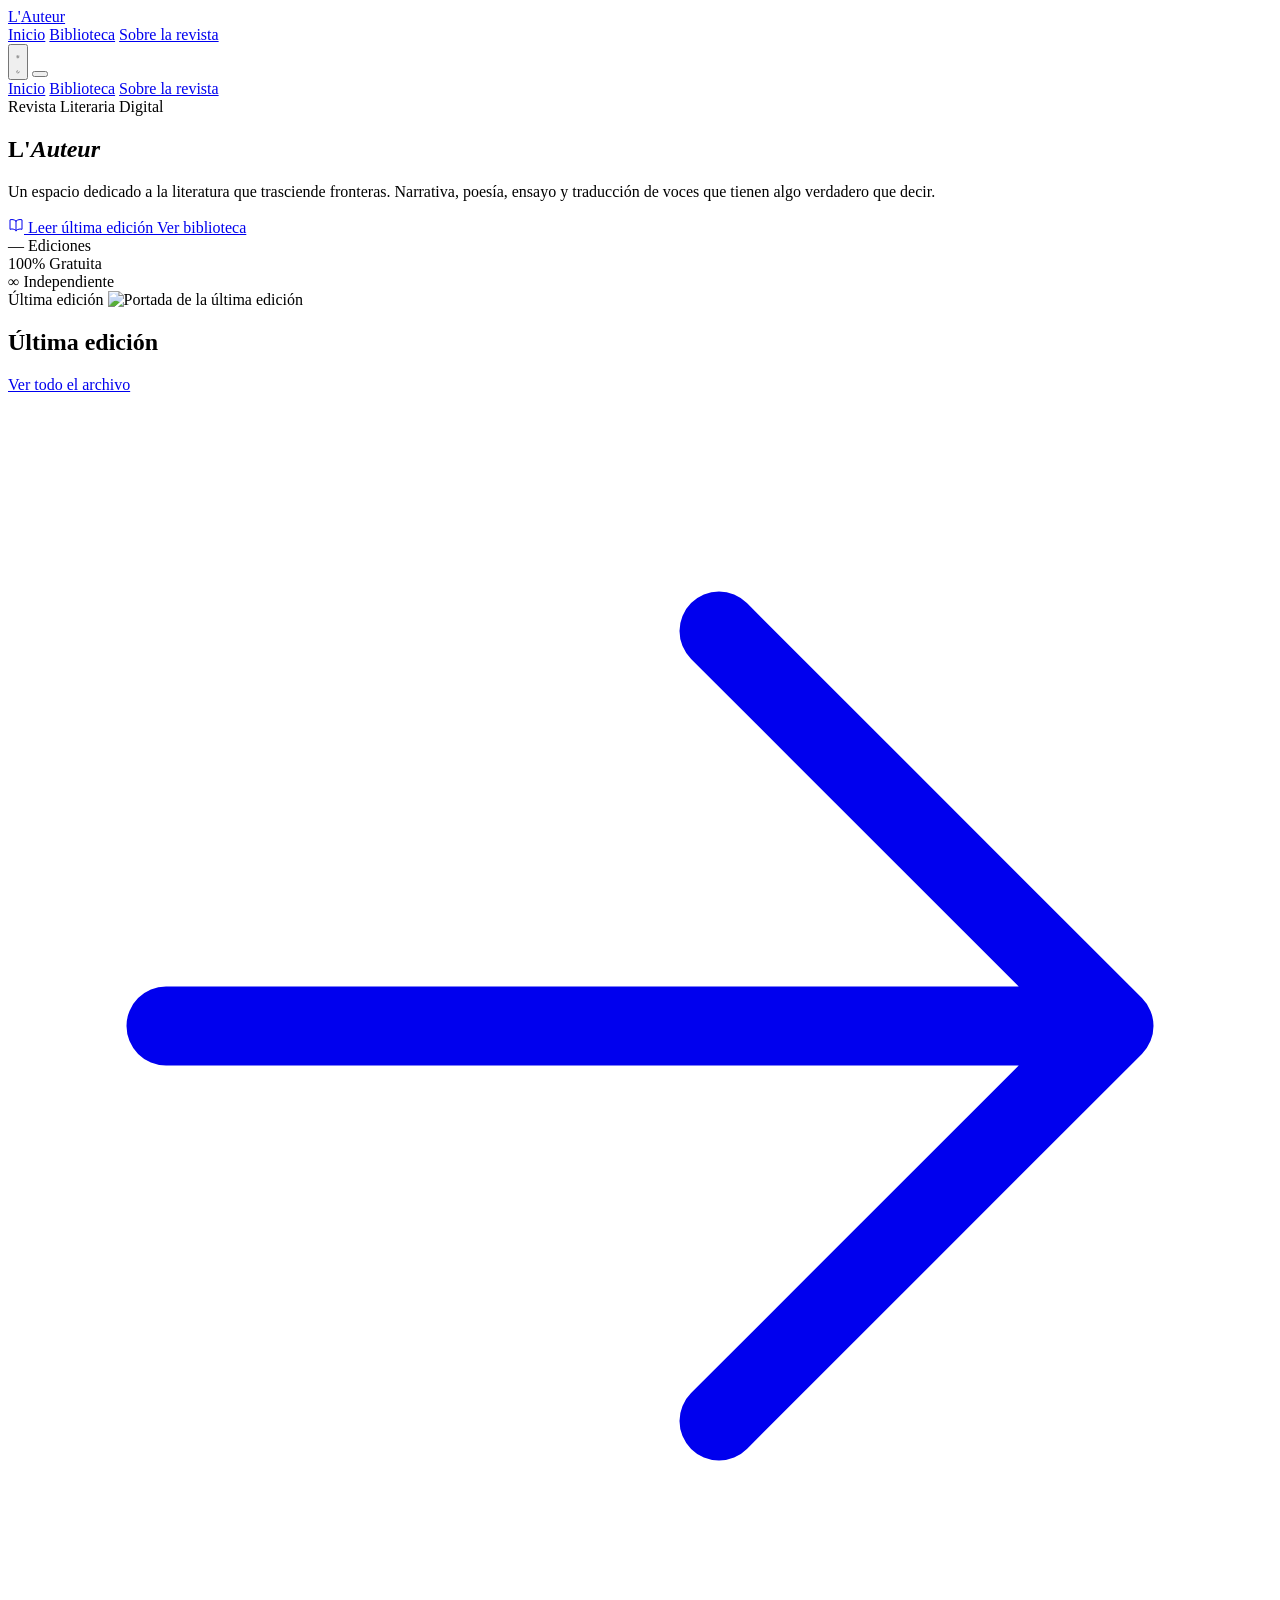
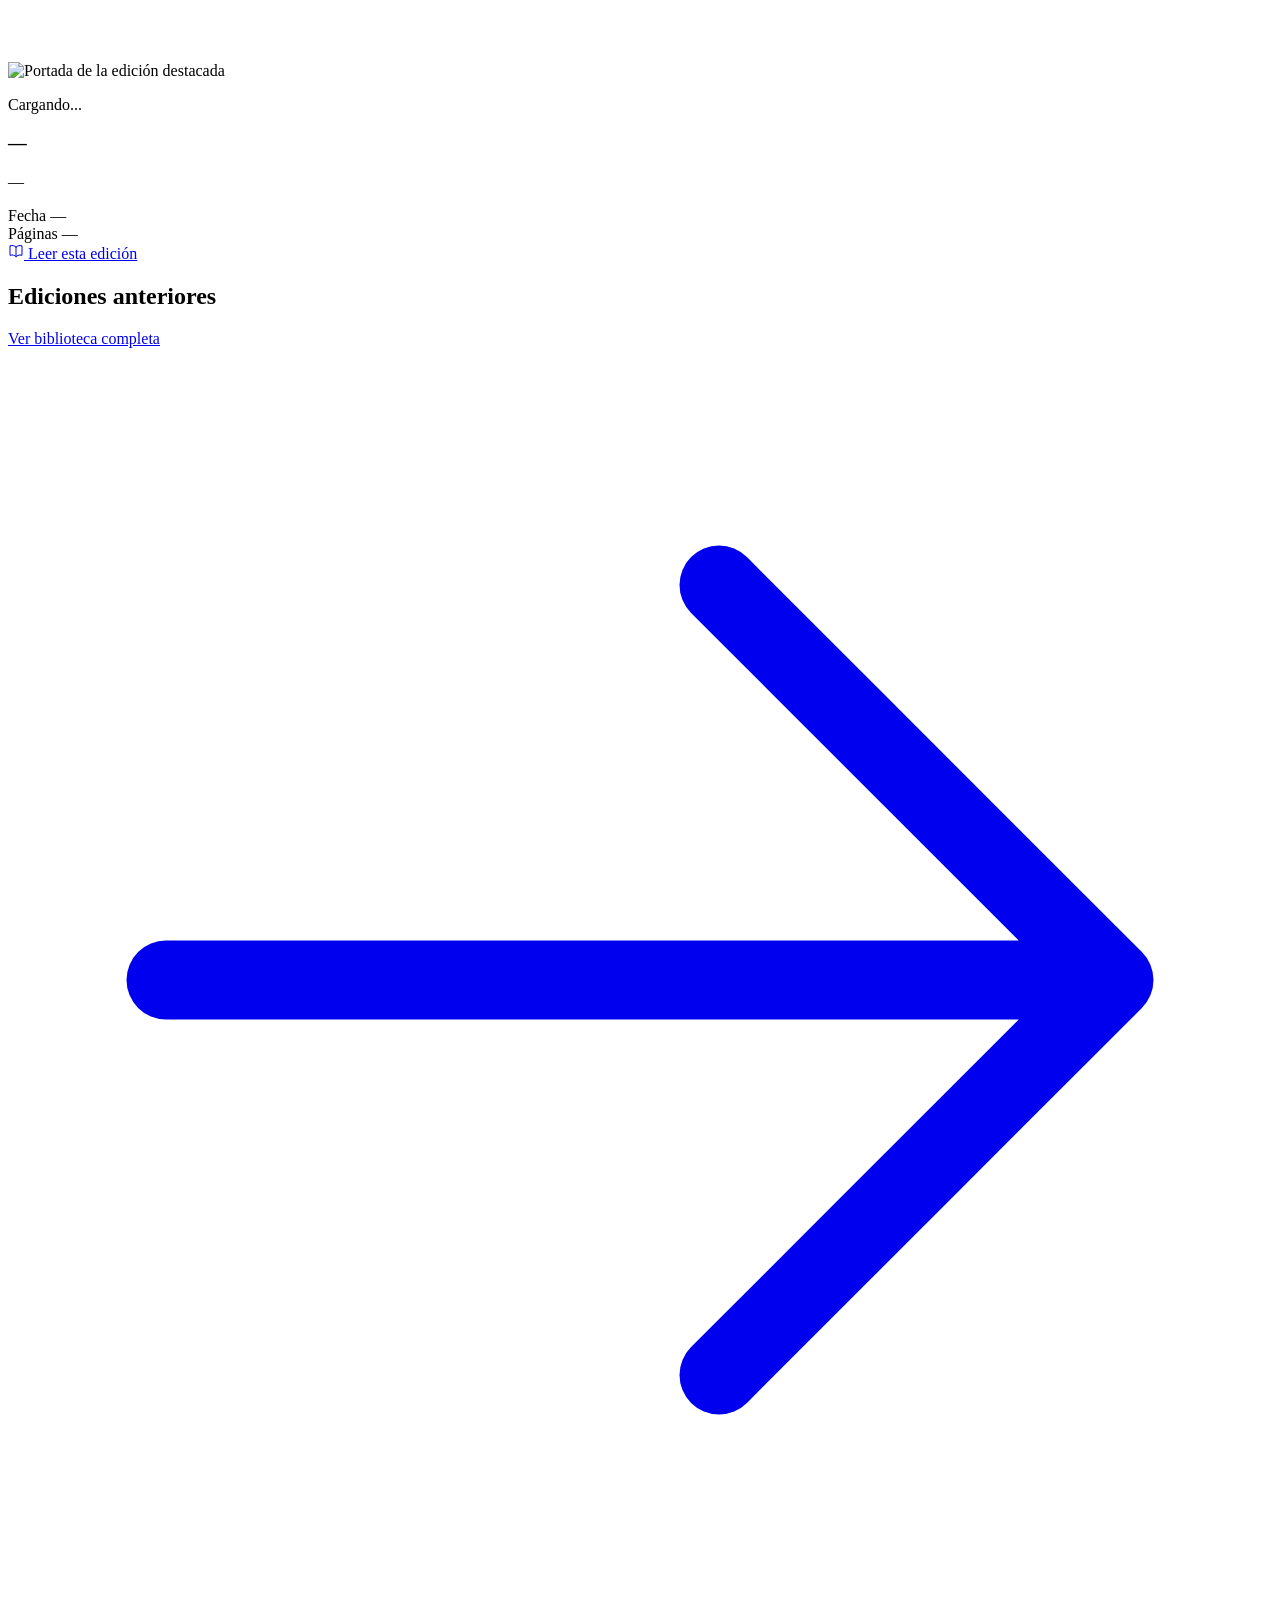
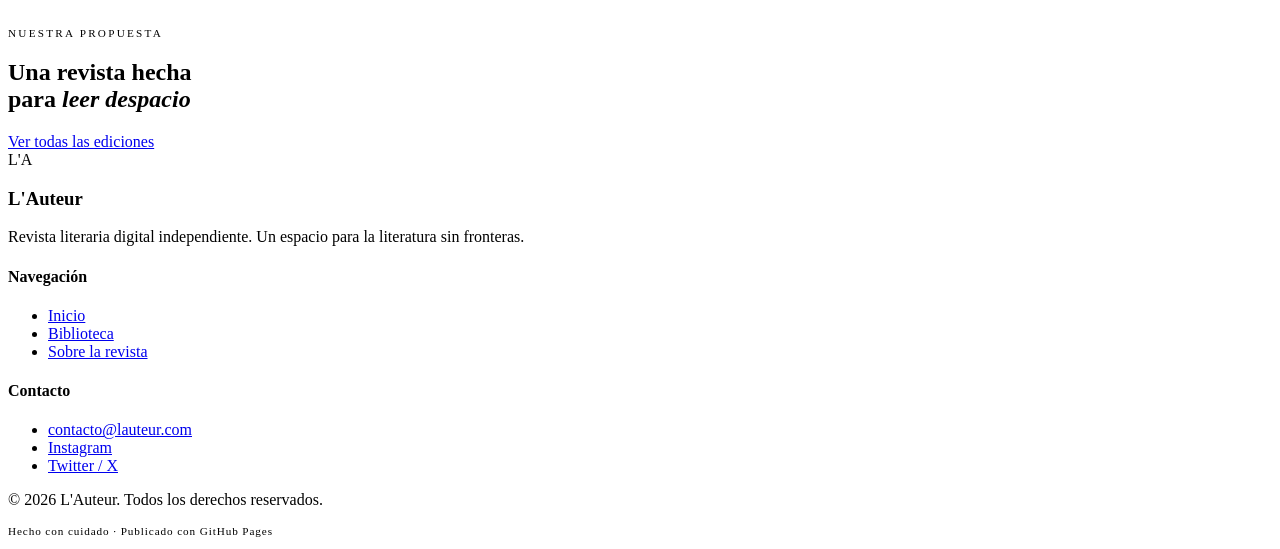
==== index.html @ 0a3cb21f "Add files via upload" ====
<!DOCTYPE html>
<html lang="es" data-theme="light">
<head>
  <!-- ============================================================
    L'AUTEUR — Revista Literaria Digital
    Archivo: index.html
    Descripción: Página principal / home.
    ============================================================ -->
  <meta charset="UTF-8" />
  <meta name="viewport" content="width=device-width, initial-scale=1.0" />
  <meta name="description" content="L'Auteur — Revista literaria digital independiente. Narrativa, poesía, ensayo y traducción." />

  <!-- Open Graph (para redes sociales) -->
  <meta property="og:title"       content="L'Auteur — Revista Literaria Digital" />
  <meta property="og:description" content="Un espacio dedicado a la literatura que trasciende fronteras." />
  <meta property="og:type"        content="website" />

  <title>L'Auteur — Revista Literaria Digital</title>

  <!-- Estilos -->
  <link rel="stylesheet" href="css/main.css" />
  <link rel="stylesheet" href="css/home.css" />

  <!-- Favicon (puedes reemplazarlo con tu logo) -->
  <link rel="icon" href="assets/images/favicon.svg" type="image/svg+xml" />
</head>
<body class="page-home">

  <!-- ══════════════════════════════════════════
    HEADER GLOBAL (compartido en todas las páginas)
    ════════════════════════════════════════════ -->
  <header class="site-header" role="banner">
    <div class="container">

      <!-- Logo -->
      <a href="index.html" class="header-logo" aria-label="L'Auteur — Inicio">
        L'<span>Auteur</span>
      </a>

      <!-- Navegación principal (desktop) -->
      <nav class="header-nav" role="navigation" aria-label="Navegación principal">
        <a href="index.html">Inicio</a>
        <a href="biblioteca.html">Biblioteca</a>
        <a href="index.html#about">Sobre la revista</a>
      </nav>

      <!-- Controles del header -->
      <div class="header-controls">
        <!-- Toggle de modo oscuro -->
        <button class="theme-toggle" aria-label="Cambiar modo de color" title="Modo oscuro / claro">
          <!-- Icono sol (modo claro) -->
          <svg class="icon-sun" xmlns="http://www.w3.org/2000/svg" fill="none" viewBox="0 0 24 24" stroke="currentColor" stroke-width="1.5">
            <path stroke-linecap="round" stroke-linejoin="round" d="M12 3v1m0 16v1m9-9h-1M4 12H3m15.364-6.364l-.707.707M6.343 17.657l-.707.707M17.657 17.657l-.707-.707M6.343 6.343l-.707-.707M12 7a5 5 0 100 10A5 5 0 0012 7z" />
          </svg>
          <!-- Icono luna (modo oscuro) -->
          <svg class="icon-moon" xmlns="http://www.w3.org/2000/svg" fill="none" viewBox="0 0 24 24" stroke="currentColor" stroke-width="1.5">
            <path stroke-linecap="round" stroke-linejoin="round" d="M21 12.79A9 9 0 1111.21 3a7 7 0 109.79 9.79z" />
          </svg>
        </button>

        <!-- Botón menú móvil -->
        <button class="menu-toggle" aria-label="Abrir menú" aria-expanded="false">
          <span></span>
          <span></span>
          <span></span>
        </button>
      </div>
    </div>
  </header>

  <!-- Menú móvil -->
  <nav class="mobile-menu" role="navigation" aria-label="Menú móvil">
    <a href="index.html">Inicio</a>
    <a href="biblioteca.html">Biblioteca</a>
    <a href="index.html#about">Sobre la revista</a>
  </nav>

  <!-- ══════════════════════════════════════════
    HERO — SECCIÓN PRINCIPAL
    ════════════════════════════════════════════ -->
  <section class="hero" aria-label="Presentación de la revista">
    <div class="container">

      <!-- Columna izquierda: texto -->
      <div class="hero-content">
        <div class="hero-eyebrow">
          <span class="hero-eyebrow-line"></span>
          <span class="hero-eyebrow-text">Revista Literaria Digital</span>
        </div>

        <h1 class="hero-title">
          L'<em>Auteur</em>
        </h1>

        <p class="hero-description">
          Un espacio dedicado a la literatura que trasciende fronteras.
          Narrativa, poesía, ensayo y traducción de voces que tienen
          algo verdadero que decir.
        </p>

        <div class="hero-actions">
          <!-- Este enlace se actualiza automáticamente con la última edición -->
          <a href="#" id="btn-ultima-edicion" class="btn btn-primary">
            <svg xmlns="http://www.w3.org/2000/svg" fill="none" viewBox="0 0 24 24" stroke-width="1.5" stroke="currentColor" width="16" height="16">
              <path stroke-linecap="round" stroke-linejoin="round" d="M12 6.042A8.967 8.967 0 006 3.75c-1.052 0-2.062.18-3 .512v14.25A8.987 8.987 0 016 18c2.305 0 4.408.867 6 2.292m0-14.25a8.966 8.966 0 016-2.292c1.052 0 2.062.18 3 .512v14.25A8.987 8.987 0 0018 18a8.967 8.967 0 00-6 2.292m0-14.25v14.25" />
            </svg>
            Leer última edición
          </a>
          <a href="biblioteca.html" class="btn btn-secondary">Ver biblioteca</a>
        </div>

        <!-- Estadísticas -->
        <div class="hero-meta">
          <div class="hero-stat">
            <span class="hero-stat-number" id="stat-ediciones">—</span>
            <span class="hero-stat-label">Ediciones</span>
          </div>
          <div class="hero-stat">
            <span class="hero-stat-number">100%</span>
            <span class="hero-stat-label">Gratuita</span>
          </div>
          <div class="hero-stat">
            <span class="hero-stat-number">∞</span>
            <span class="hero-stat-label">Independiente</span>
          </div>
        </div>
      </div>

      <!-- Columna derecha: portada de la última edición -->
      <div class="hero-visual">
        <div class="hero-cover-wrapper">
          <span class="hero-cover-badge">Última edición</span>
          <!-- La imagen se carga dinámicamente desde editions.json -->
          <img
            id="hero-cover-img"
            src="assets/images/cover-placeholder.svg"
            alt="Portada de la última edición"
          />
        </div>
      </div>

    </div>
  </section>

  <!-- ══════════════════════════════════════════
    SECCIÓN: EDICIÓN DESTACADA (más reciente)
    ════════════════════════════════════════════ -->
  <section class="section-latest" aria-labelledby="latest-title">
    <div class="container">

      <div class="section-header">
        <h2 class="section-title" id="latest-title">Última edición</h2>
        <a href="biblioteca.html" class="section-link">
          Ver todo el archivo
          <svg xmlns="http://www.w3.org/2000/svg" fill="none" viewBox="0 0 24 24" stroke-width="1.5" stroke="currentColor">
            <path stroke-linecap="round" stroke-linejoin="round" d="M13.5 4.5L21 12m0 0l-7.5 7.5M21 12H3" />
          </svg>
        </a>
      </div>

      <!-- Tarjeta grande de la edición destacada -->
      <!-- Los datos se llenan automáticamente desde home.js -->
      <article class="featured-card fade-in" id="featured-card">

        <!-- Portada -->
        <div class="featured-cover">
          <img
            id="feat-cover"
            src="assets/images/cover-placeholder.svg"
            alt="Portada de la edición destacada"
          />
        </div>

        <!-- Información -->
        <div class="featured-info">
          <p class="featured-numero" id="feat-numero">Cargando...</p>
          <h3 class="featured-titulo" id="feat-titulo">—</h3>
          <p class="featured-descripcion" id="feat-descripcion">—</p>

          <div class="featured-meta">
            <div class="featured-meta-item">
              <span class="featured-meta-label">Fecha</span>
              <span class="featured-meta-value" id="feat-fecha">—</span>
            </div>
            <div class="featured-meta-item">
              <span class="featured-meta-label">Páginas</span>
              <span class="featured-meta-value" id="feat-paginas">—</span>
            </div>
          </div>

          <a href="#" id="feat-btn" class="btn btn-primary">
            <svg xmlns="http://www.w3.org/2000/svg" fill="none" viewBox="0 0 24 24" stroke-width="1.5" stroke="currentColor" width="16" height="16">
              <path stroke-linecap="round" stroke-linejoin="round" d="M12 6.042A8.967 8.967 0 006 3.75c-1.052 0-2.062.18-3 .512v14.25A8.987 8.987 0 016 18c2.305 0 4.408.867 6 2.292m0-14.25a8.966 8.966 0 016-2.292c1.052 0 2.062.18 3 .512v14.25A8.987 8.987 0 0018 18a8.967 8.967 0 00-6 2.292m0-14.25v14.25" />
            </svg>
            Leer esta edición
          </a>
        </div>

      </article>

    </div>
  </section>

  <!-- ══════════════════════════════════════════
    SECCIÓN: EDICIONES RECIENTES
    ════════════════════════════════════════════ -->
  <section class="section-recientes" aria-labelledby="recientes-title">
    <div class="container">

      <div class="section-header">
        <h2 class="section-title" id="recientes-title">Ediciones anteriores</h2>
        <a href="biblioteca.html" class="section-link">
          Ver biblioteca completa
          <svg xmlns="http://www.w3.org/2000/svg" fill="none" viewBox="0 0 24 24" stroke-width="1.5" stroke="currentColor">
            <path stroke-linecap="round" stroke-linejoin="round" d="M13.5 4.5L21 12m0 0l-7.5 7.5M21 12H3" />
          </svg>
        </a>
      </div>

      <!-- Las tarjetas se generan automáticamente desde home.js -->
      <div class="editions-grid" id="recientes-grid" role="list" aria-label="Ediciones anteriores">
        <!-- Las tarjetas se insertan aquí por JavaScript -->
      </div>

    </div>
  </section>

  <!-- ══════════════════════════════════════════
    SECCIÓN: SOBRE LA REVISTA
    ════════════════════════════════════════════ -->
  <section class="section-about" id="about" aria-labelledby="about-title">
    <div class="container">
      <div class="about-grid">

        <!-- Texto -->
        <div class="about-content fade-in">
          <p class="font-ui text-muted" style="font-size:0.7rem;letter-spacing:0.2em;text-transform:uppercase;margin-bottom:1rem;">
            Nuestra propuesta
          </p>
          <h2 id="about-title">
            Una revista hecha<br />
            para <em>leer despacio</em>
          </h2>

          <div class="divider"></div>

          <div id="about-manifiesto">
            <!-- Contenido insertado desde config.js -->
          </div>

          <div class="about-quote">
            <blockquote id="about-cita">
              <!-- Cita insertada desde config.js -->
            </blockquote>
            <p class="text-muted font-ui" style="font-size:0.75rem;letter-spacing:0.1em;margin-top:0.5rem;" id="about-cita-autor"></p>
          </div>

          <a href="biblioteca.html" class="btn btn-ghost">
            Ver todas las ediciones
          </a>
        </div>

        <!-- Decoración visual -->
        <div class="about-visual fade-in">
          <div class="about-visual-inner">
            <span class="about-deco-text" aria-hidden="true">L'A</span>
          </div>
        </div>

      </div>
    </div>
  </section>

  <!-- ══════════════════════════════════════════
    FOOTER
    ════════════════════════════════════════════ -->
  <footer class="site-footer" role="contentinfo">
    <div class="container">
      <div class="footer-grid">

        <!-- Marca -->
        <div class="footer-brand">
          <h3>L'<span class="text-accent">Auteur</span></h3>
          <p>Revista literaria digital independiente. Un espacio para la literatura sin fronteras.</p>
        </div>

        <!-- Navegación -->
        <div class="footer-col">
          <h4>Navegación</h4>
          <ul>
            <li><a href="index.html">Inicio</a></li>
            <li><a href="biblioteca.html">Biblioteca</a></li>
            <li><a href="index.html#about">Sobre la revista</a></li>
          </ul>
        </div>

        <!-- Contacto -->
        <div class="footer-col">
          <h4>Contacto</h4>
          <ul>
            <li><a href="mailto:contacto@lauteur.com">contacto@lauteur.com</a></li>
            <li><a href="https://instagram.com/lauteur" target="_blank" rel="noopener">Instagram</a></li>
            <li><a href="https://twitter.com/lauteur" target="_blank" rel="noopener">Twitter / X</a></li>
          </ul>
        </div>

      </div>

      <div class="footer-bottom">
        <p>© <span id="footer-year"></span> L'Auteur. Todos los derechos reservados.</p>
        <p class="font-ui" style="font-size:0.7rem;letter-spacing:0.08em;">
          Hecho con cuidado · Publicado con GitHub Pages
        </p>
      </div>
    </div>
  </footer>

  <!-- ══════════════════════════════════════════
    SCRIPTS
    ════════════════════════════════════════════ -->
  <script src="js/config.js"></script>
  <script src="js/nav.js"></script>
  <script src="js/home.js"></script>

  <!-- Año actual en el footer -->
  <script>
    document.getElementById('footer-year').textContent = new Date().getFullYear();
  </script>

</body>
</html>
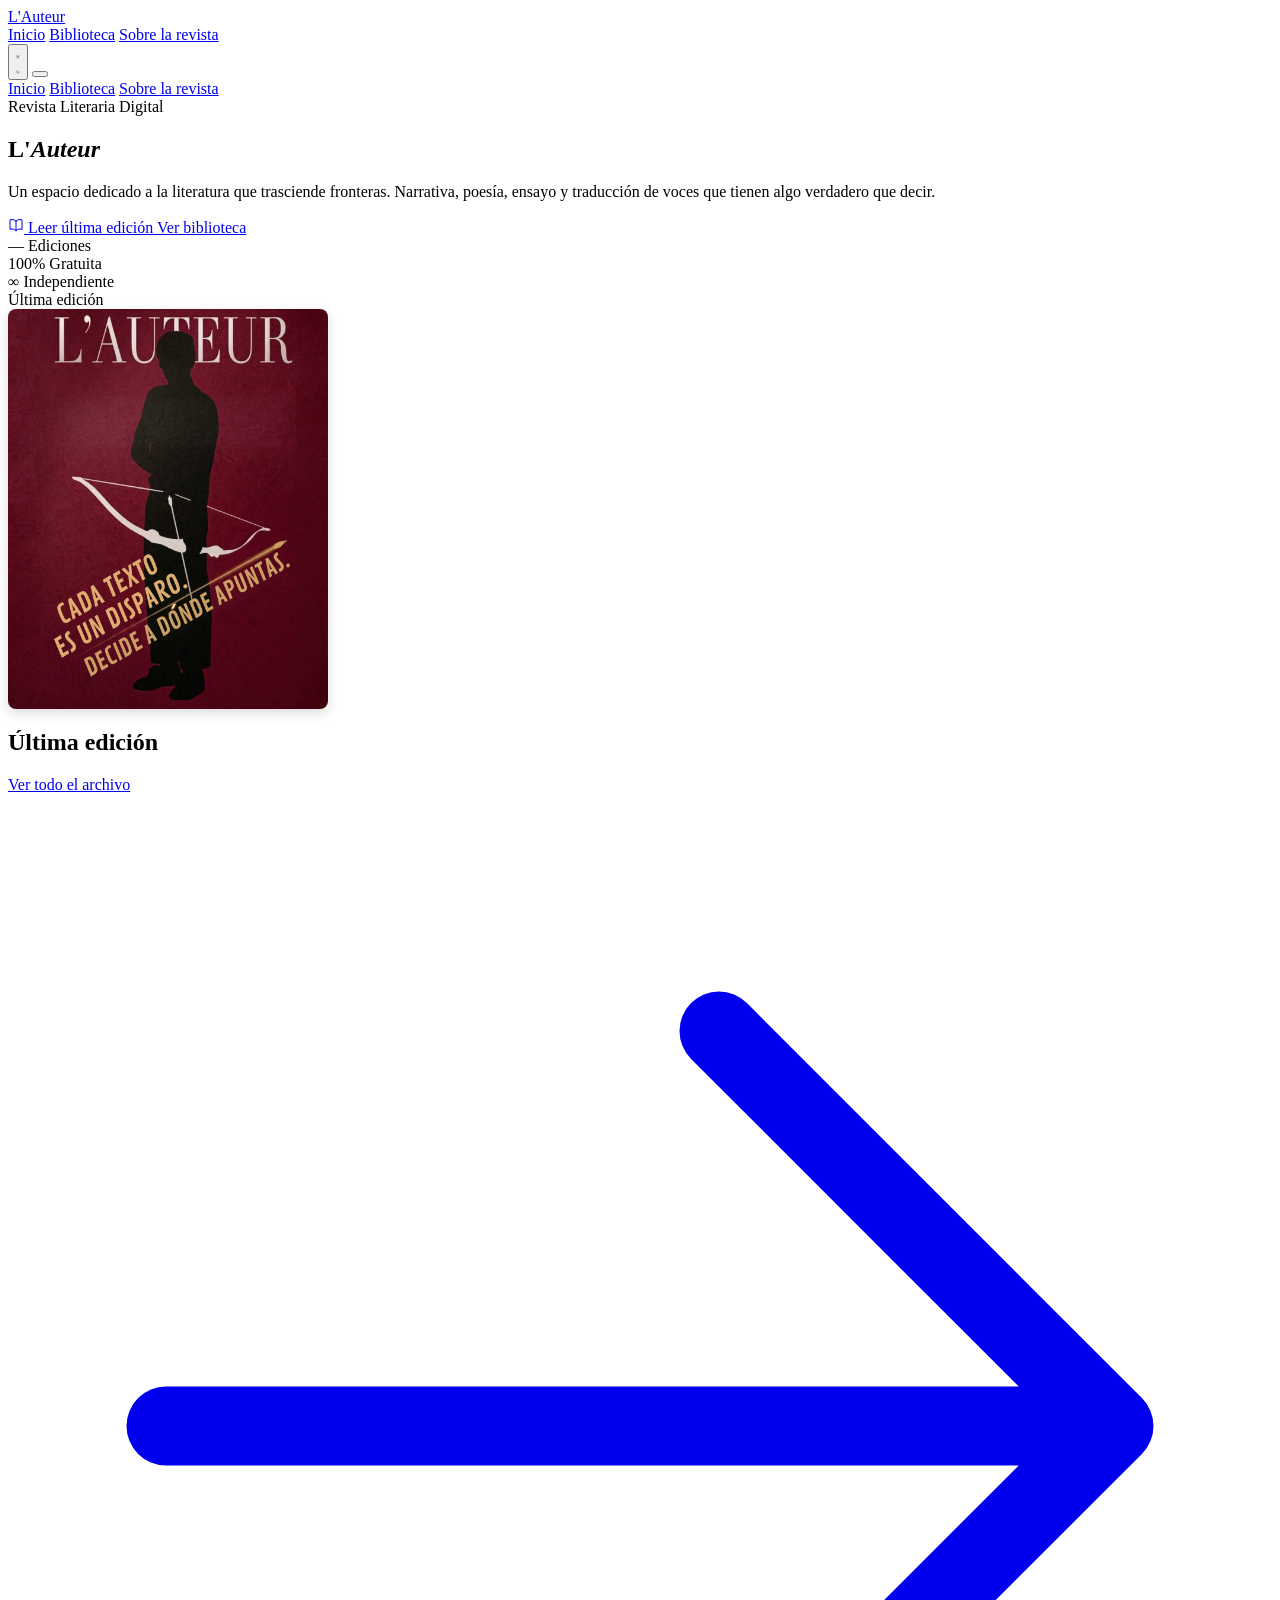
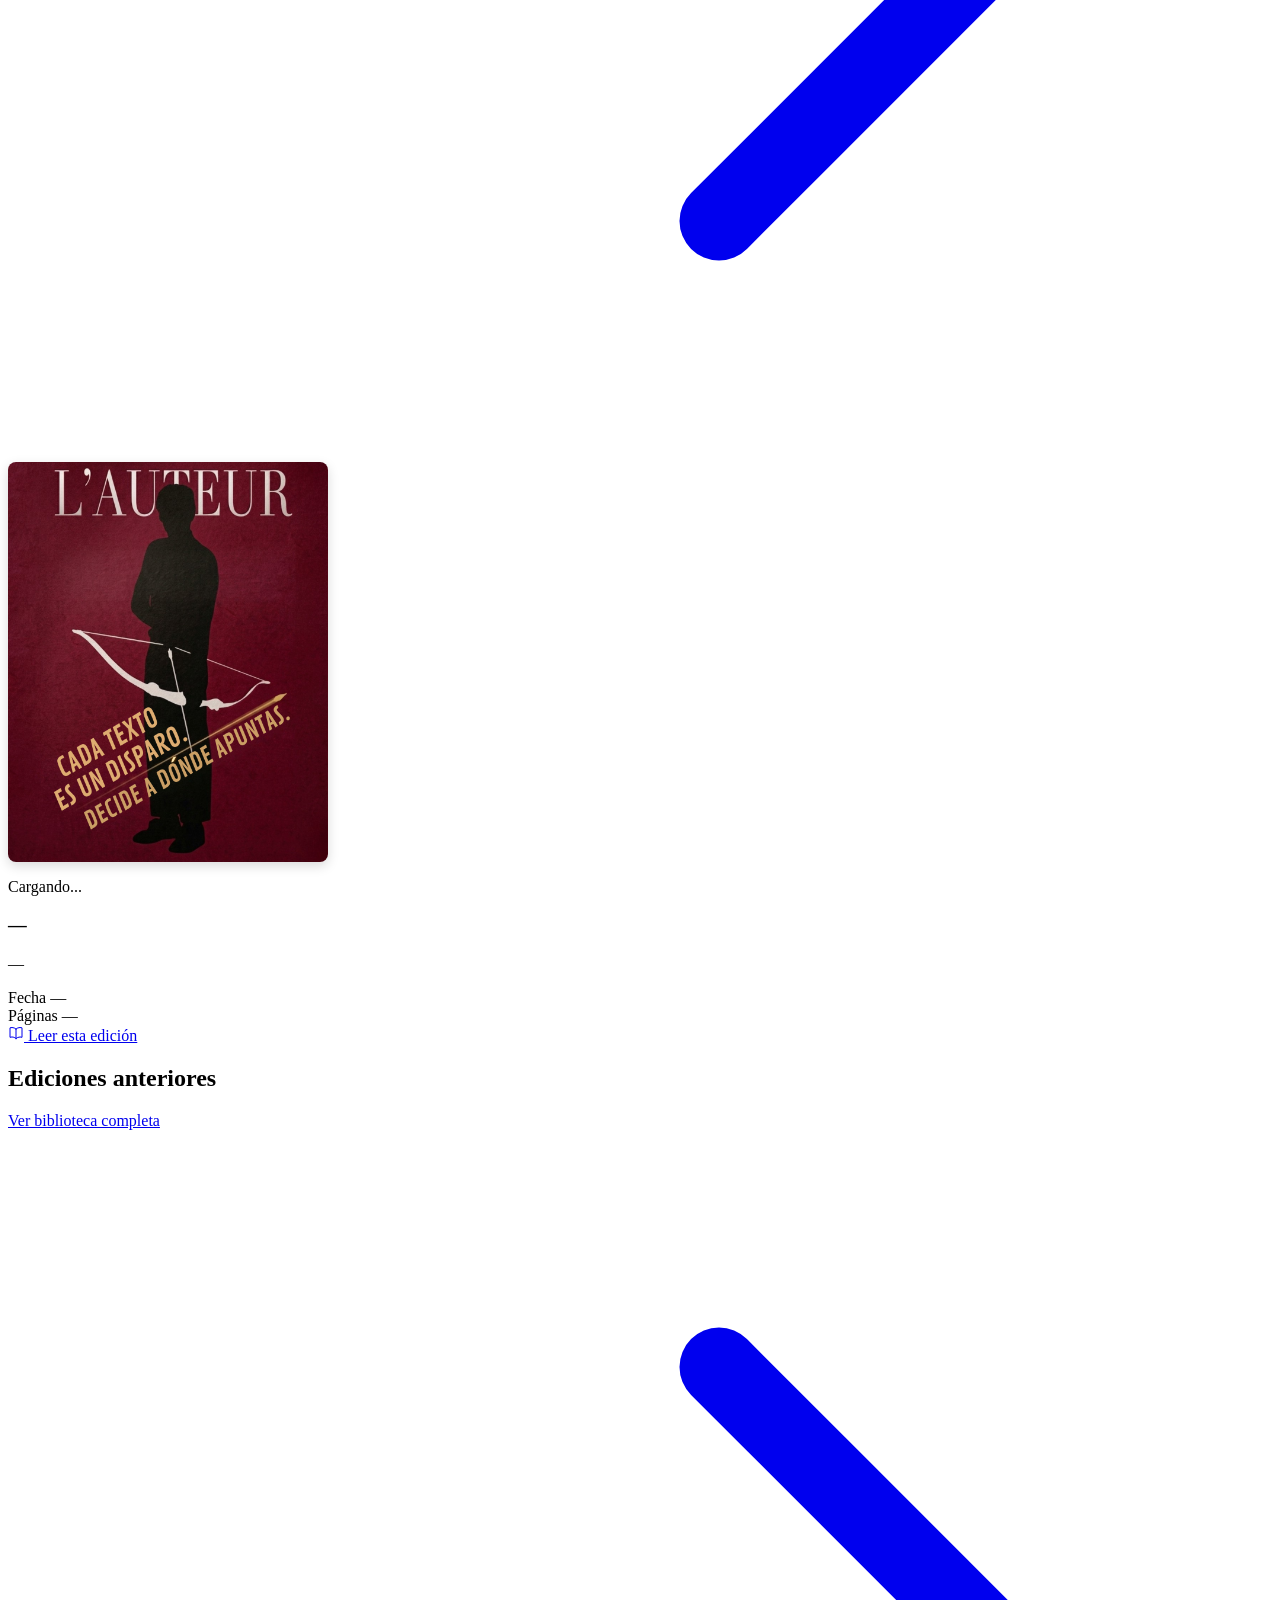
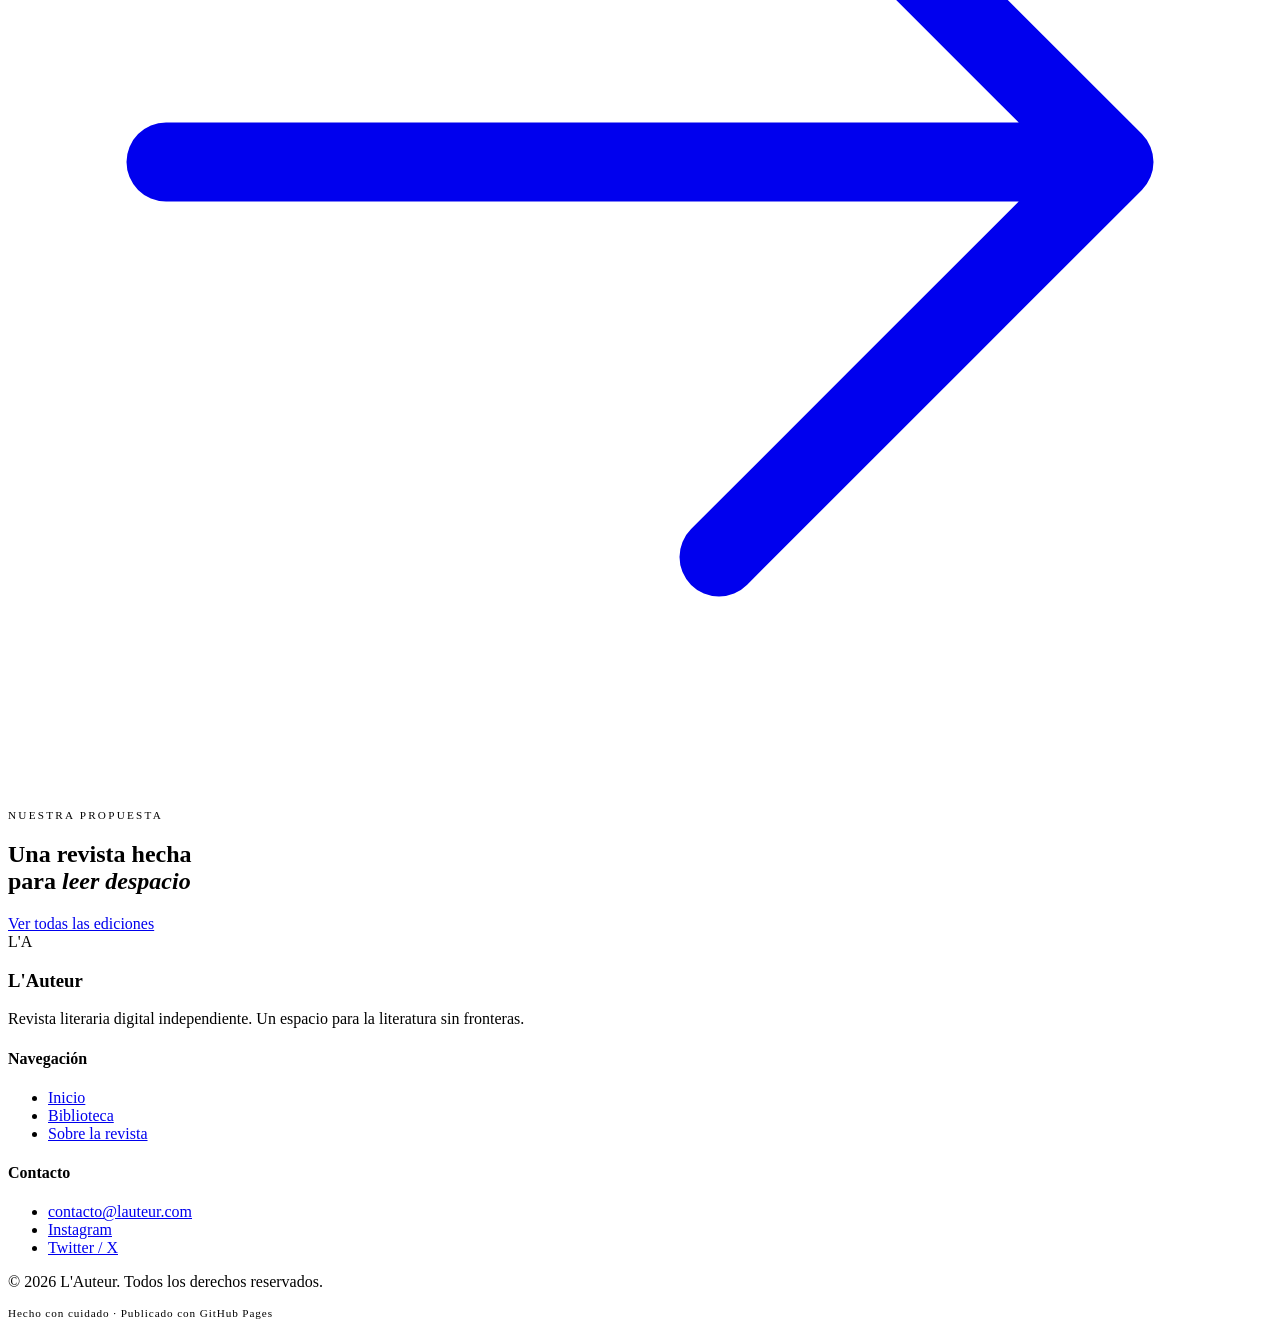
==== commit 4051e7bc: "Update image sources for hero and featured covers" ====
--- a/index.html
+++ b/index.html
@@ -127,17 +127,17 @@
       </div>
 
       <!-- Columna derecha: portada de la última edición -->
-      <div class="hero-visual">
+            <div class="hero-visual">
         <div class="hero-cover-wrapper">
           <span class="hero-cover-badge">Última edición</span>
-          <!-- La imagen se carga dinámicamente desde editions.json -->
           <img
-            id="hero-cover-img"
-            src="assets/images/cover-placeholder.svg"
+            src="activos/portadas/portada-01.jpg"
             alt="Portada de la última edición"
+            style="width: 100%; height: auto; max-width: 320px; display: block; border-radius: 8px; box-shadow: 0 4px 12px rgba(0,0,0,0.15);"
           />
         </div>
       </div>
+
 
     </div>
   </section>
@@ -163,13 +163,14 @@
       <article class="featured-card fade-in" id="featured-card">
 
         <!-- Portada -->
-        <div class="featured-cover">
+                <div class="featured-cover">
           <img
-            id="feat-cover"
-            src="assets/images/cover-placeholder.svg"
+            src="activos/portadas/portada-01.jpg"
             alt="Portada de la edición destacada"
+            style="width: 100%; height: auto; max-width: 320px; display: block; border-radius: 8px; box-shadow: 0 4px 12px rgba(0,0,0,0.15);"
           />
         </div>
+
 
         <!-- Información -->
         <div class="featured-info">
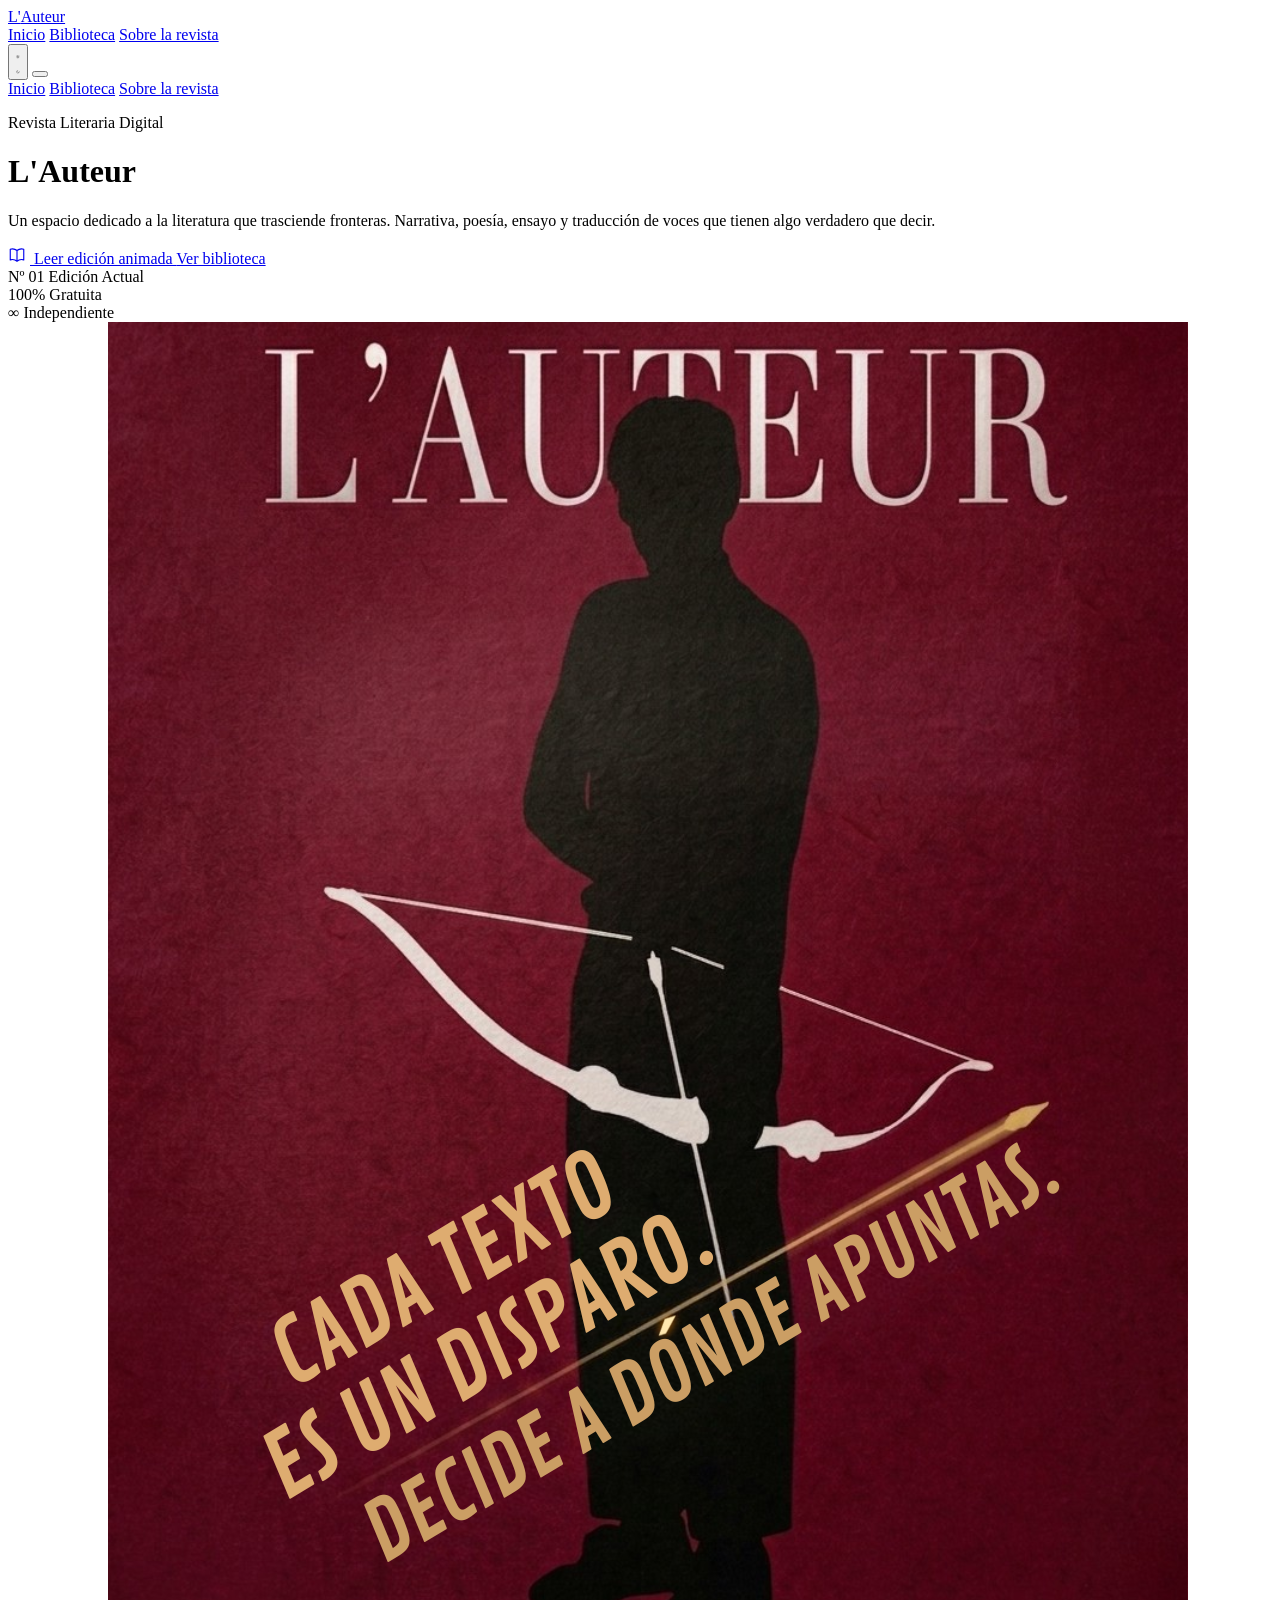
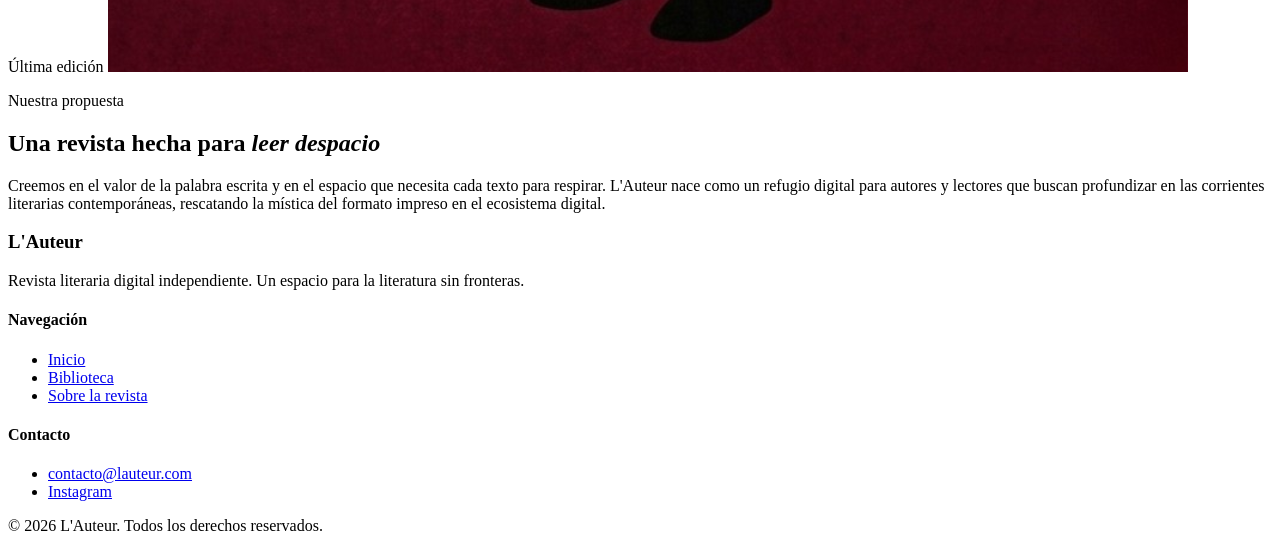
==== commit 10bb0fbb: "Update index.html" ====
--- a/index.html
+++ b/index.html
@@ -4,16 +4,11 @@
   <!-- ============================================================
     L'AUTEUR — Revista Literaria Digital
     Archivo: index.html
-    Descripción: Página principal / home.
+    Descripción: Página de inicio corregida y conectada al visor interactivo.
     ============================================================ -->
   <meta charset="UTF-8" />
   <meta name="viewport" content="width=device-width, initial-scale=1.0" />
-  <meta name="description" content="L'Auteur — Revista literaria digital independiente. Narrativa, poesía, ensayo y traducción." />
-
-  <!-- Open Graph (para redes sociales) -->
-  <meta property="og:title"       content="L'Auteur — Revista Literaria Digital" />
-  <meta property="og:description" content="Un espacio dedicado a la literatura que trasciende fronteras." />
-  <meta property="og:type"        content="website" />
+  <meta name="description" content="L'Auteur — Revista literaria digital independiente. Un espacio para la literatura sin fronteras." />
 
   <title>L'Auteur — Revista Literaria Digital</title>
 
@@ -21,44 +16,30 @@
   <link rel="stylesheet" href="css/main.css" />
   <link rel="stylesheet" href="css/home.css" />
 
-  <!-- Favicon (puedes reemplazarlo con tu logo) -->
   <link rel="icon" href="assets/images/favicon.svg" type="image/svg+xml" />
 </head>
 <body class="page-home">
 
-  <!-- ══════════════════════════════════════════
-    HEADER GLOBAL (compartido en todas las páginas)
-    ════════════════════════════════════════════ -->
+  <!-- HEADER GLOBAL -->
   <header class="site-header" role="banner">
     <div class="container">
-
-      <!-- Logo -->
       <a href="index.html" class="header-logo" aria-label="L'Auteur — Inicio">
         L'<span>Auteur</span>
       </a>
-
-      <!-- Navegación principal (desktop) -->
       <nav class="header-nav" role="navigation" aria-label="Navegación principal">
-        <a href="index.html">Inicio</a>
+        <a href="index.html" class="active">Inicio</a>
         <a href="biblioteca.html">Biblioteca</a>
-        <a href="index.html#about">Sobre la revista</a>
+        <a href="#about">Sobre la revista</a>
       </nav>
-
-      <!-- Controles del header -->
       <div class="header-controls">
-        <!-- Toggle de modo oscuro -->
         <button class="theme-toggle" aria-label="Cambiar modo de color" title="Modo oscuro / claro">
-          <!-- Icono sol (modo claro) -->
           <svg class="icon-sun" xmlns="http://www.w3.org/2000/svg" fill="none" viewBox="0 0 24 24" stroke="currentColor" stroke-width="1.5">
             <path stroke-linecap="round" stroke-linejoin="round" d="M12 3v1m0 16v1m9-9h-1M4 12H3m15.364-6.364l-.707.707M6.343 17.657l-.707.707M17.657 17.657l-.707-.707M6.343 6.343l-.707-.707M12 7a5 5 0 100 10A5 5 0 0012 7z" />
           </svg>
-          <!-- Icono luna (modo oscuro) -->
           <svg class="icon-moon" xmlns="http://www.w3.org/2000/svg" fill="none" viewBox="0 0 24 24" stroke="currentColor" stroke-width="1.5">
             <path stroke-linecap="round" stroke-linejoin="round" d="M21 12.79A9 9 0 1111.21 3a7 7 0 109.79 9.79z" />
           </svg>
         </button>
-
-        <!-- Botón menú móvil -->
         <button class="menu-toggle" aria-label="Abrir menú" aria-expanded="false">
           <span></span>
           <span></span>
@@ -72,261 +53,90 @@
   <nav class="mobile-menu" role="navigation" aria-label="Menú móvil">
     <a href="index.html">Inicio</a>
     <a href="biblioteca.html">Biblioteca</a>
-    <a href="index.html#about">Sobre la revista</a>
+    <a href="#about">Sobre la revista</a>
   </nav>
 
-  <!-- ══════════════════════════════════════════
-    HERO — SECCIÓN PRINCIPAL
-    ════════════════════════════════════════════ -->
-  <section class="hero" aria-label="Presentación de la revista">
-    <div class="container">
-
-      <!-- Columna izquierda: texto -->
-      <div class="hero-content">
-        <div class="hero-eyebrow">
-          <span class="hero-eyebrow-line"></span>
-          <span class="hero-eyebrow-text">Revista Literaria Digital</span>
-        </div>
-
-        <h1 class="hero-title">
-          L'<em>Auteur</em>
-        </h1>
-
-        <p class="hero-description">
-          Un espacio dedicado a la literatura que trasciende fronteras.
-          Narrativa, poesía, ensayo y traducción de voces que tienen
-          algo verdadero que decir.
-        </p>
-
+  <!-- HERO SECTION (Última edición destacada) -->
+  <main class="hero-section">
+    <div class="container hero-grid">
+      <div class="hero-text-content">
+        <p class="hero-eyebrow">Revista Literaria Digital</p>
+        <h1 class="hero-title">L'Auteur</h1>
+        <p class="hero-desc">Un espacio dedicado a la literatura que trasciende fronteras. Narrativa, poesía, ensayo y traducción de voces que tienen algo verdadero que decir.</p>
+        
         <div class="hero-actions">
-          <!-- Este enlace se actualiza automáticamente con la última edición -->
-          <a href="#" id="btn-ultima-edicion" class="btn btn-primary">
-            <svg xmlns="http://www.w3.org/2000/svg" fill="none" viewBox="0 0 24 24" stroke-width="1.5" stroke="currentColor" width="16" height="16">
+          <!-- Este botón redirige directo al Visor Interactivo con animación para la Edición 1 -->
+          <a href="visor.html?id=1" class="btn btn-primary">
+            <svg xmlns="http://www.w3.org/2000/svg" fill="none" viewBox="0 0 24 24" stroke-width="1.5" stroke="currentColor" style="width:18px;height:18px;margin-right:4px;">
               <path stroke-linecap="round" stroke-linejoin="round" d="M12 6.042A8.967 8.967 0 006 3.75c-1.052 0-2.062.18-3 .512v14.25A8.987 8.987 0 016 18c2.305 0 4.408.867 6 2.292m0-14.25a8.966 8.966 0 016-2.292c1.052 0 2.062.18 3 .512v14.25A8.987 8.987 0 0018 18a8.967 8.967 0 00-6 2.292m0-14.25v14.25" />
             </svg>
-            Leer última edición
+            Leer edición animada
           </a>
           <a href="biblioteca.html" class="btn btn-secondary">Ver biblioteca</a>
         </div>
 
-        <!-- Estadísticas -->
-        <div class="hero-meta">
-          <div class="hero-stat">
-            <span class="hero-stat-number" id="stat-ediciones">—</span>
-            <span class="hero-stat-label">Ediciones</span>
-          </div>
-          <div class="hero-stat">
-            <span class="hero-stat-number">100%</span>
-            <span class="hero-stat-label">Gratuita</span>
-          </div>
-          <div class="hero-stat">
-            <span class="hero-stat-number">∞</span>
-            <span class="hero-stat-label">Independiente</span>
-          </div>
+        <div class="hero-stats">
+          <div class="stat-item"><span>Nº 01</span> Edición Actual</div>
+          <div class="stat-item"><span>100%</span> Gratuita</div>
+          <div class="stat-item"><span>∞</span> Independiente</div>
         </div>
       </div>
 
-      <!-- Columna derecha: portada de la última edición -->
-            <div class="hero-visual">
-        <div class="hero-cover-wrapper">
-          <span class="hero-cover-badge">Última edición</span>
-          <img
-            src="activos/portadas/portada-01.jpg"
-            alt="Portada de la última edición"
-            style="width: 100%; height: auto; max-width: 320px; display: block; border-radius: 8px; box-shadow: 0 4px 12px rgba(0,0,0,0.15);"
-          />
+      <div class="hero-visual">
+        <div class="cover-wrapper">
+          <span class="cover-badge">Última edición</span>
+          <!-- Al hacer clic en la portada, también se abrirá el visor animado -->
+          <a href="visor.html?id=1">
+            <img src="activos/portadas/portada-01.jpg" alt="Portada L'Auteur Nº 01" class="featured-cover" />
+          </a>
         </div>
       </div>
+    </div>
+  </main>
 
-
-    </div>
+  <!-- SECCIÓN ACERCA DE -->
+  <section id="about" class="about-section container">
+    <div class="divider"></div>
+    <p class="about-eyebrow">Nuestra propuesta</p>
+    <h2 class="about-title">Una revista hecha para <em>leer despacio</em></h2>
+    <p class="about-text">Creemos en el valor de la palabra escrita y en el espacio que necesita cada texto para respirar. L'Auteur nace como un refugio digital para autores y lectores que buscan profundizar en las corrientes literarias contemporáneas, rescatando la mística del formato impreso en el ecosistema digital.</p>
   </section>
 
-  <!-- ══════════════════════════════════════════
-    SECCIÓN: EDICIÓN DESTACADA (más reciente)
-    ════════════════════════════════════════════ -->
-  <section class="section-latest" aria-labelledby="latest-title">
-    <div class="container">
-
-      <div class="section-header">
-        <h2 class="section-title" id="latest-title">Última edición</h2>
-        <a href="biblioteca.html" class="section-link">
-          Ver todo el archivo
-          <svg xmlns="http://www.w3.org/2000/svg" fill="none" viewBox="0 0 24 24" stroke-width="1.5" stroke="currentColor">
-            <path stroke-linecap="round" stroke-linejoin="round" d="M13.5 4.5L21 12m0 0l-7.5 7.5M21 12H3" />
-          </svg>
-        </a>
-      </div>
-
-      <!-- Tarjeta grande de la edición destacada -->
-      <!-- Los datos se llenan automáticamente desde home.js -->
-      <article class="featured-card fade-in" id="featured-card">
-
-        <!-- Portada -->
-                <div class="featured-cover">
-          <img
-            src="activos/portadas/portada-01.jpg"
-            alt="Portada de la edición destacada"
-            style="width: 100%; height: auto; max-width: 320px; display: block; border-radius: 8px; box-shadow: 0 4px 12px rgba(0,0,0,0.15);"
-          />
-        </div>
-
-
-        <!-- Información -->
-        <div class="featured-info">
-          <p class="featured-numero" id="feat-numero">Cargando...</p>
-          <h3 class="featured-titulo" id="feat-titulo">—</h3>
-          <p class="featured-descripcion" id="feat-descripcion">—</p>
-
-          <div class="featured-meta">
-            <div class="featured-meta-item">
-              <span class="featured-meta-label">Fecha</span>
-              <span class="featured-meta-value" id="feat-fecha">—</span>
-            </div>
-            <div class="featured-meta-item">
-              <span class="featured-meta-label">Páginas</span>
-              <span class="featured-meta-value" id="feat-paginas">—</span>
-            </div>
-          </div>
-
-          <a href="#" id="feat-btn" class="btn btn-primary">
-            <svg xmlns="http://www.w3.org/2000/svg" fill="none" viewBox="0 0 24 24" stroke-width="1.5" stroke="currentColor" width="16" height="16">
-              <path stroke-linecap="round" stroke-linejoin="round" d="M12 6.042A8.967 8.967 0 006 3.75c-1.052 0-2.062.18-3 .512v14.25A8.987 8.987 0 016 18c2.305 0 4.408.867 6 2.292m0-14.25a8.966 8.966 0 016-2.292c1.052 0 2.062.18 3 .512v14.25A8.987 8.987 0 0018 18a8.967 8.967 0 00-6 2.292m0-14.25v14.25" />
-            </svg>
-            Leer esta edición
-          </a>
-        </div>
-
-      </article>
-
-    </div>
-  </section>
-
-  <!-- ══════════════════════════════════════════
-    SECCIÓN: EDICIONES RECIENTES
-    ════════════════════════════════════════════ -->
-  <section class="section-recientes" aria-labelledby="recientes-title">
-    <div class="container">
-
-      <div class="section-header">
-        <h2 class="section-title" id="recientes-title">Ediciones anteriores</h2>
-        <a href="biblioteca.html" class="section-link">
-          Ver biblioteca completa
-          <svg xmlns="http://www.w3.org/2000/svg" fill="none" viewBox="0 0 24 24" stroke-width="1.5" stroke="currentColor">
-            <path stroke-linecap="round" stroke-linejoin="round" d="M13.5 4.5L21 12m0 0l-7.5 7.5M21 12H3" />
-          </svg>
-        </a>
-      </div>
-
-      <!-- Las tarjetas se generan automáticamente desde home.js -->
-      <div class="editions-grid" id="recientes-grid" role="list" aria-label="Ediciones anteriores">
-        <!-- Las tarjetas se insertan aquí por JavaScript -->
-      </div>
-
-    </div>
-  </section>
-
-  <!-- ══════════════════════════════════════════
-    SECCIÓN: SOBRE LA REVISTA
-    ════════════════════════════════════════════ -->
-  <section class="section-about" id="about" aria-labelledby="about-title">
-    <div class="container">
-      <div class="about-grid">
-
-        <!-- Texto -->
-        <div class="about-content fade-in">
-          <p class="font-ui text-muted" style="font-size:0.7rem;letter-spacing:0.2em;text-transform:uppercase;margin-bottom:1rem;">
-            Nuestra propuesta
-          </p>
-          <h2 id="about-title">
-            Una revista hecha<br />
-            para <em>leer despacio</em>
-          </h2>
-
-          <div class="divider"></div>
-
-          <div id="about-manifiesto">
-            <!-- Contenido insertado desde config.js -->
-          </div>
-
-          <div class="about-quote">
-            <blockquote id="about-cita">
-              <!-- Cita insertada desde config.js -->
-            </blockquote>
-            <p class="text-muted font-ui" style="font-size:0.75rem;letter-spacing:0.1em;margin-top:0.5rem;" id="about-cita-autor"></p>
-          </div>
-
-          <a href="biblioteca.html" class="btn btn-ghost">
-            Ver todas las ediciones
-          </a>
-        </div>
-
-        <!-- Decoración visual -->
-        <div class="about-visual fade-in">
-          <div class="about-visual-inner">
-            <span class="about-deco-text" aria-hidden="true">L'A</span>
-          </div>
-        </div>
-
-      </div>
-    </div>
-  </section>
-
-  <!-- ══════════════════════════════════════════
-    FOOTER
-    ════════════════════════════════════════════ -->
+  <!-- FOOTER -->
   <footer class="site-footer" role="contentinfo">
     <div class="container">
       <div class="footer-grid">
-
-        <!-- Marca -->
         <div class="footer-brand">
-          <h3>L'<span class="text-accent">Auteur</span></h3>
+          <h3>L'<span>Auteur</span></h3>
           <p>Revista literaria digital independiente. Un espacio para la literatura sin fronteras.</p>
         </div>
-
-        <!-- Navegación -->
         <div class="footer-col">
           <h4>Navegación</h4>
           <ul>
             <li><a href="index.html">Inicio</a></li>
             <li><a href="biblioteca.html">Biblioteca</a></li>
-            <li><a href="index.html#about">Sobre la revista</a></li>
+            <li><a href="#about">Sobre la revista</a></li>
           </ul>
         </div>
-
-        <!-- Contacto -->
         <div class="footer-col">
           <h4>Contacto</h4>
           <ul>
             <li><a href="mailto:contacto@lauteur.com">contacto@lauteur.com</a></li>
             <li><a href="https://instagram.com/lauteur" target="_blank" rel="noopener">Instagram</a></li>
-            <li><a href="https://twitter.com/lauteur" target="_blank" rel="noopener">Twitter / X</a></li>
           </ul>
         </div>
-
       </div>
-
       <div class="footer-bottom">
         <p>© <span id="footer-year"></span> L'Auteur. Todos los derechos reservados.</p>
-        <p class="font-ui" style="font-size:0.7rem;letter-spacing:0.08em;">
-          Hecho con cuidado · Publicado con GitHub Pages
-        </p>
       </div>
     </div>
   </footer>
 
-  <!-- ══════════════════════════════════════════
-    SCRIPTS
-    ════════════════════════════════════════════ -->
+  <!-- Scripts mínimos de control -->
   <script src="js/config.js"></script>
   <script src="js/nav.js"></script>
-  <script src="js/home.js"></script>
-
-  <!-- Año actual en el footer -->
   <script>
     document.getElementById('footer-year').textContent = new Date().getFullYear();
   </script>
-
 </body>
 </html>
